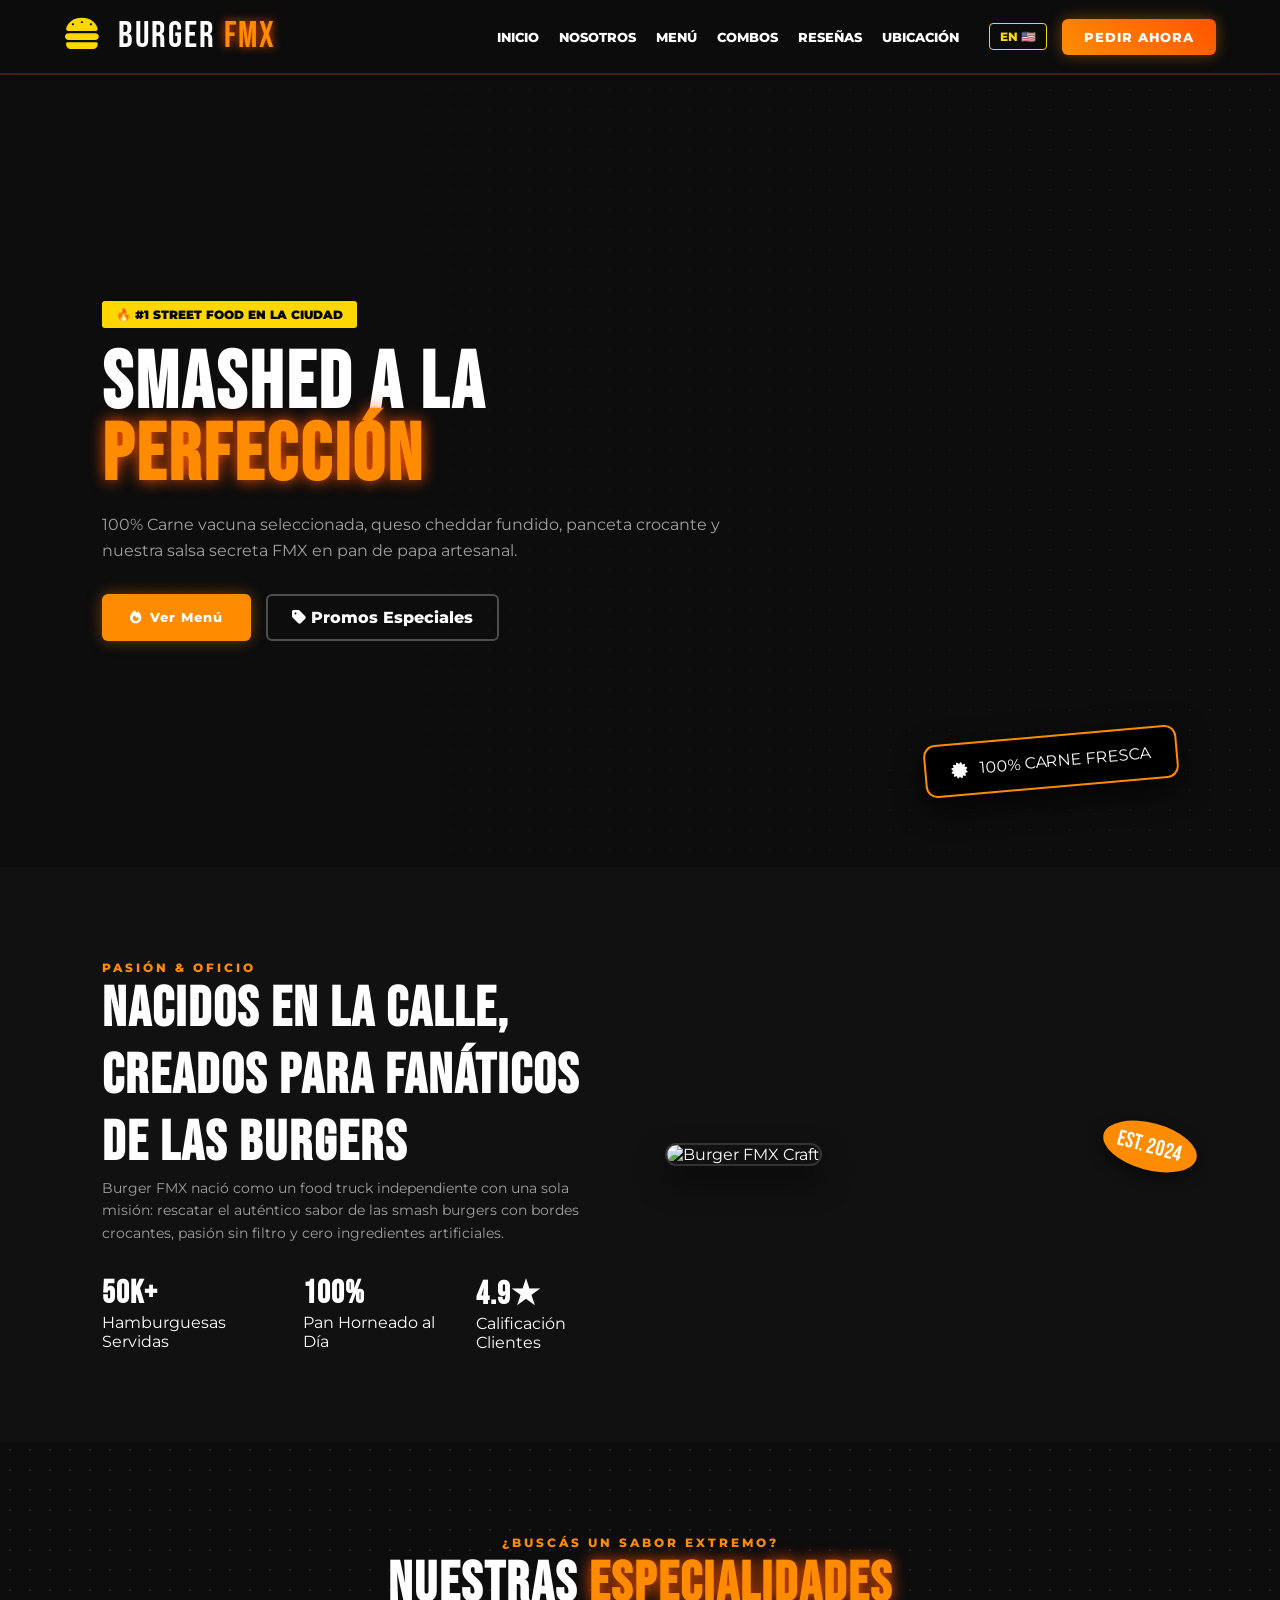
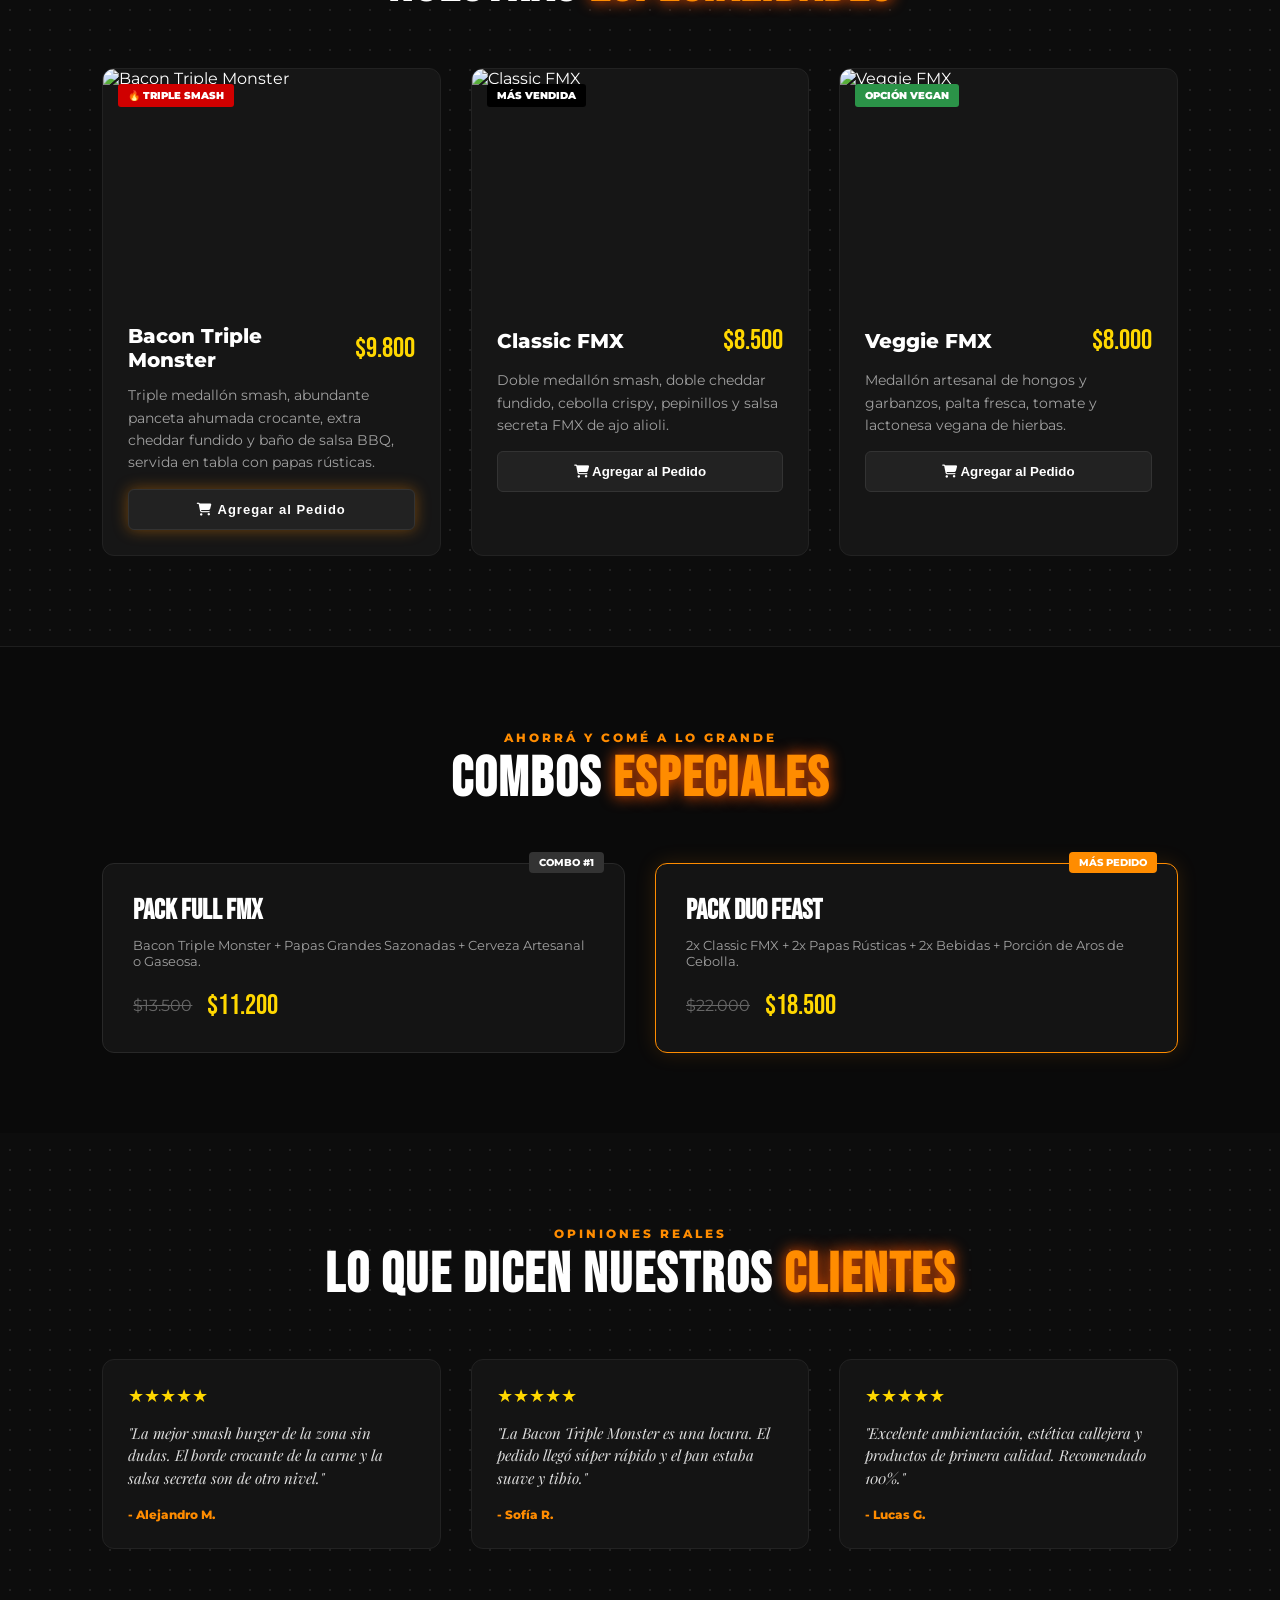
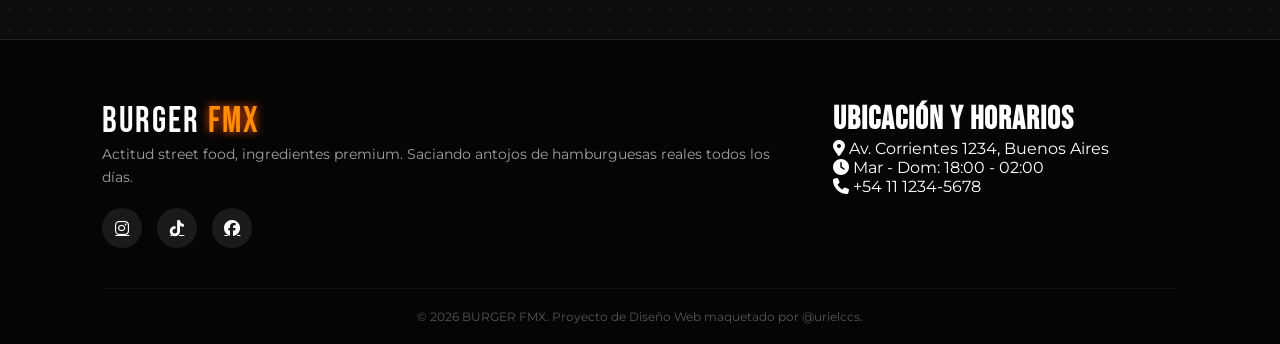
==== index-es.html @ bf256ded "Add files via upload" ====
<!DOCTYPE html>
<html lang="es">
<head>
    <meta charset="UTF-8">
    <meta name="viewport" content="width=device-width, initial-scale=1.0">
    <title>BURGER FMX | Hamburguesas Artesanales & Street Food</title>
    <!-- Iconos de FontAwesome -->
    <link rel="stylesheet" href="https://cdnjs.cloudflare.com/ajax/libs/font-awesome/6.4.0/css/all.min.css">
    <link rel="stylesheet" href="css/style.css">
</head>
<body>

    <!-- NAVBAR Y MENÚ RESPONSIVE -->
    <header class="navbar">
        <a href="#" class="logo">
            <i class="fa-solid fa-burger logo-icon"></i>
            BURGER <span class="highlight">FMX</span>
        </a>

        <input type="checkbox" id="menu-toggle" class="menu-toggle">
        <label for="menu-toggle" class="hamburger">
            <span></span>
            <span></span>
            <span></span>
        </label>

        <nav class="nav-container">
            <ul class="nav-links">
                <li><a href="#home">Inicio</a></li>
                <li><a href="#story">Nosotros</a></li>
                <li><a href="#menu">Menú</a></li>
                <li><a href="#combos">Combos</a></li>
                <li><a href="#reviews">Reseñas</a></li>
                <li><a href="#contact">Ubicación</a></li>
            </ul>
            <div class="header-actions">
                <a href="index.html" class="lang-switch">EN 🇺🇸</a>
                <a href="#menu" class="btn-order glow-btn">PEDIR AHORA</a>
            </div>
        </nav>
    </header>

    <!-- HERO SECTION CON FOTO LOCAL DE FONDO -->
    <section id="home" class="hero" style="background-image: linear-gradient(to right, rgba(13,13,13,0.92), rgba(13,13,13,0.6)), url('images/Hamburguesa\ con\ pan\ de\ papa.png');">
        <div class="hero-content">
            <span class="badge-sticker pulse">🔥 #1 STREET FOOD EN LA CIUDAD</span>
            <h1 class="title-gigante">SMASHED A LA <span class="text-neon">PERFECCIÓN</span></h1>
            <p class="hero-subtitle">100% Carne vacuna seleccionada, queso cheddar fundido, panceta crocante y nuestra salsa secreta FMX en pan de papa artesanal.</p>
            <div class="hero-buttons">
                <a href="#menu" class="btn-primary glow-btn"><i class="fa-solid fa-fire"></i> Ver Menú</a>
                <a href="#combos" class="btn-secondary"><i class="fa-solid fa-tag"></i> Promos Especiales</a>
            </div>
        </div>

        <div class="hero-poster">
            <div class="poster-badge rotate-left">
                <i class="fa-solid fa-certificate"></i>
                <span>100% CARNE FRESCA</span>
            </div>
        </div>
    </section>

    <!-- SECCIÓN DE HISTORIA Y VALORES -->
    <section id="story" class="story-section">
        <div class="story-container">
            <div class="story-text">
                <span class="sub-heading">PASIÓN & OFICIO</span>
                <h2 class="title-seccion">NACIDOS EN LA CALLE, CREADOS PARA FANÁTICOS DE LAS BURGERS</h2>
                <p class="texto-cuerpo">Burger FMX nació como un food truck independiente con una sola misión: rescatar el auténtico sabor de las smash burgers con bordes crocantes, pasión sin filtro y cero ingredientes artificiales.</p>
                
                <div class="stats-grid">
                    <div class="stat-card">
                        <h3 class="title-mediano">50K+</h3>
                        <p>Hamburguesas Servidas</p>
                    </div>
                    <div class="stat-card">
                        <h3 class="title-mediano">100%</h3>
                        <p>Pan Horneado al Día</p>
                    </div>
                    <div class="stat-card">
                        <h3 class="title-mediano">4.9★</h3>
                        <p>Calificación Clientes</p>
                    </div>
                </div>
            </div>
            <div class="story-image-box">
                <div class="stamp-badge">EST. 2024</div>
                <img src="images/2 de libra.png" alt="Burger FMX Craft" class="story-img">
            </div>
        </div>
    </section>

    <!-- MENÚ PRINCIPAL CON TU FOTO -->
    <section id="menu" class="menu-section">
        <div class="section-header">
            <span class="sub-heading">¿BUSCÁS UN SABOR EXTREMO?</span>
            <h2 class="title-seccion">NUESTRAS <span class="text-neon">ESPECIALIDADES</span></h2>
        </div>

        <div class="cards-container">
            
            <!-- TARJETA 1 (TU FOTO TRIPLE SMASH) -->
            <div class="card highlight-card">
                <div class="card-img-wrapper">
                    <span class="card-tag tag-hot">🔥 TRIPLE SMASH</span>
                    <img src="images/2 de libra.png" alt="Bacon Triple Monster">
                </div>
                <div class="card-info">
                    <div class="card-header">
                        <h3 class="title-tarjeta">Bacon Triple Monster</h3>
                        <span class="price">$9.800</span>
                    </div>
                    <p class="texto-cuerpo">Triple medallón smash, abundante panceta ahumada crocante, extra cheddar fundido y baño de salsa BBQ, servida en tabla con papas rústicas.</p>
                    <button class="btn-card glow-btn"><i class="fa-solid fa-cart-shopping"></i> Agregar al Pedido</button>
                </div>
            </div>

            <!-- TARJETA 2 -->
            <div class="card">
                <div class="card-img-wrapper">
                    <span class="card-tag">MÁS VENDIDA</span>
                    <img src="images/comun.png" alt="Classic FMX">
                </div>
                <div class="card-info">
                    <div class="card-header">
                        <h3 class="title-tarjeta">Classic FMX</h3>
                        <span class="price">$8.500</span>
                    </div>
                    <p class="texto-cuerpo">Doble medallón smash, doble cheddar fundido, cebolla crispy, pepinillos y salsa secreta FMX de ajo alioli.</p>
                    <button class="btn-card"><i class="fa-solid fa-cart-shopping"></i> Agregar al Pedido</button>
                </div>
            </div>

            <!-- TARJETA 3 -->
            <div class="card">
                <div class="card-img-wrapper">
                    <span class="card-tag tag-veggie">OPCIÓN VEGAN</span>
                    <img src="https://images.unsplash.com/photo-1520072959219-c595dc870360?w=500" alt="Veggie FMX">
                </div>
                <div class="card-info">
                    <div class="card-header">
                        <h3 class="title-tarjeta">Veggie FMX</h3>
                        <span class="price">$8.000</span>
                    </div>
                    <p class="texto-cuerpo">Medallón artesanal de hongos y garbanzos, palta fresca, tomate y lactonesa vegana de hierbas.</p>
                    <button class="btn-card"><i class="fa-solid fa-cart-shopping"></i> Agregar al Pedido</button>
                </div>
            </div>

        </div>
    </section>

    <!-- COMBOS Y PROMOS -->
    <section id="combos" class="combos-section">
        <div class="section-header">
            <span class="sub-heading">AHORRÁ Y COMÉ A LO GRANDE</span>
            <h2 class="title-seccion">COMBOS <span class="text-neon">ESPECIALES</span></h2>
        </div>
        <div class="combos-grid">
            <div class="combo-box">
                <span class="combo-badge">COMBO #1</span>
                <h3>PACK FULL FMX</h3>
                <p>Bacon Triple Monster + Papas Grandes Sazonadas + Cerveza Artesanal o Gaseosa.</p>
                <div class="combo-price-box">
                    <span class="old-price">$13.500</span>
                    <span class="price">$11.200</span>
                </div>
            </div>
            <div class="combo-box combo-featured">
                <span class="combo-badge badge-accent">MÁS PEDIDO</span>
                <h3>PACK DUO FEAST</h3>
                <p>2x Classic FMX + 2x Papas Rústicas + 2x Bebidas + Porción de Aros de Cebolla.</p>
                <div class="combo-price-box">
                    <span class="old-price">$22.000</span>
                    <span class="price">$18.500</span>
                </div>
            </div>
        </div>
    </section>

    <!-- RESEÑAS Y TESTIMONIOS -->
    <section id="reviews" class="reviews-section">
        <div class="section-header">
            <span class="sub-heading">OPINIONES REALES</span>
            <h2 class="title-seccion">LO QUE DICEN NUESTROS <span class="text-neon">CLIENTES</span></h2>
        </div>
        <div class="reviews-grid">
            <div class="review-card">
                <div class="stars">★★★★★</div>
                <p class="review-text">"La mejor smash burger de la zona sin dudas. El borde crocante de la carne y la salsa secreta son de otro nivel."</p>
                <span class="review-author">- Alejandro M.</span>
            </div>
            <div class="review-card">
                <div class="stars">★★★★★</div>
                <p class="review-text">"La Bacon Triple Monster es una locura. El pedido llegó súper rápido y el pan estaba suave y tibio."</p>
                <span class="review-author">- Sofía R.</span>
            </div>
            <div class="review-card">
                <div class="stars">★★★★★</div>
                <p class="review-text">"Excelente ambientación, estética callejera y productos de primera calidad. Recomendado 100%."</p>
                <span class="review-author">- Lucas G.</span>
            </div>
        </div>
    </section>

    <!-- UBICACIÓN Y CONTACTO -->
    <footer id="contact" class="footer">
        <div class="footer-container">
            <div class="footer-col">
                <a href="#" class="logo">BURGER <span class="highlight">FMX</span></a>
                <p class="texto-cuerpo">Actitud street food, ingredientes premium. Saciando antojos de hamburguesas reales todos los días.</p>
                <div class="social-links">
                    <a href="#"><i class="fa-brands fa-instagram"></i></a>
                    <a href="#"><i class="fa-brands fa-tiktok"></i></a>
                    <a href="#"><i class="fa-brands fa-facebook"></i></a>
                </div>
            </div>
            <div class="footer-col">
                <h4 class="title-mediano">UBICACIÓN Y HORARIOS</h4>
                <p><i class="fa-solid fa-location-dot"></i> Av. Corrientes 1234, Buenos Aires</p>
                <p><i class="fa-solid fa-clock"></i> Mar - Dom: 18:00 - 02:00</p>
                <p><i class="fa-solid fa-phone"></i> +54 11 1234-5678</p>
            </div>
        </div>
        <div class="footer-bottom">
            <p>&copy; 2026 BURGER FMX. Proyecto de Diseño Web maquetado por @urielccs.</p>
        </div>
    </footer>
<script src="js/script.js"></script>

</body>
</html>
---- css/style.css ----
@import url('https://fonts.googleapis.com/css2?family=Bebas+Neue&family=Montserrat:wght@400;600;800&family=Playfair+Display:ital,wght@1,700&display=swap');

:root {
    --primary: #ff8c00;       /* Naranja Neón */
    --primary-glow: #ff5500;  /* Rojo/Naranja Fuego */
    --accent: #ffd700;        /* Amarillo Dorado */
    --bg-dark: #0d0d0d;       /* Negro Pizarra */
    --bg-card: #161616;       /* Gris Oscuro Tarjetas */
    --text-main: #ffffff;
    --text-muted: #a0a0a0;

    /* Fuentes asignadas a variables */
    --font-heading: 'Bebas Neue', sans-serif;
    --font-body: 'Montserrat', sans-serif;
    --font-fancy: 'Playfair Display', serif;
}

/* --- RESET BÁSICO --- */
* {
    margin: 0;
    padding: 0;
    box-sizing: border-box;
    scroll-behavior: smooth;
}

body {
    background-color: var(--bg-dark);
    color: var(--text-main);
    font-family: var(--font-body);
    background-image: radial-gradient(#222 1px, transparent 1px);
    background-size: 20px 20px;
    overflow-x: hidden;
}

/* --- CLASES DE TIPOGRAFÍA Y JERARQUÍA (PARA MODIFICAR DESDE HTML) --- */
.title-gigante {
    font-family: var(--font-heading);
    font-size: 80px;
    line-height: 0.9;
    letter-spacing: 3px;
}

.title-seccion {
    font-family: var(--font-heading);
    font-size: 56px;
    letter-spacing: 2px;
}

.title-mediano {
    font-family: var(--font-heading);
    font-size: 32px;
    letter-spacing: 1px;
}

.title-tarjeta {
    font-family: var(--font-body);
    font-weight: 800;
    font-size: 20px;
}

.texto-cuerpo {
    font-family: var(--font-body);
    font-size: 14px;
    color: var(--text-muted);
    line-height: 1.6;
}

.sub-heading {
    color: var(--primary);
    font-weight: 800;
    font-size: 12px;
    letter-spacing: 3px;
}

.text-neon {
    color: var(--primary);
    text-shadow: 0 0 15px var(--primary-glow);
}

/* --- NAVBAR CON BLUR Y NEÓN --- */
.navbar {
    display: flex;
    justify-content: space-between;
    align-items: center;
    padding: 15px 5%;
    background: rgba(13, 13, 13, 0.9);
    backdrop-filter: blur(10px);
    position: sticky;
    top: 0;
    z-index: 1000;
    border-bottom: 2px solid rgba(255, 140, 0, 0.2);
}

.logo {
    font-family: var(--font-heading);
    font-size: 36px;
    color: #fff;
    text-decoration: none;
    letter-spacing: 2px;
}

.logo .highlight {
    color: var(--primary);
    text-shadow: 0 0 10px var(--primary-glow);
}

.logo-icon {
    color: var(--accent);
    margin-right: 8px;
}

.nav-container {
    display: flex;
    align-items: center;
    gap: 30px;
}

.nav-links {
    display: flex;
    list-style: none;
    gap: 20px;
}

.nav-links a {
    color: var(--text-main);
    text-decoration: none;
    font-size: 13px;
    font-weight: 800;
    text-transform: uppercase;
    transition: color 0.3s ease;
}

.nav-links a:hover {
    color: var(--primary);
}

.header-actions {
    display: flex;
    align-items: center;
    gap: 15px;
}

.lang-switch {
    color: var(--accent);
    text-decoration: none;
    font-weight: 800;
    font-size: 12px;
    border: 1px solid var(--accent);
    padding: 5px 10px;
    border-radius: 4px;
    transition: 0.3s;
}

.lang-switch:hover {
    background: var(--accent);
    color: #000;
}

.glow-btn {
    background: linear-gradient(45deg, var(--primary), var(--primary-glow));
    color: #fff;
    padding: 10px 22px;
    border-radius: 6px;
    text-decoration: none;
    font-weight: 800;
    font-size: 13px;
    letter-spacing: 1px;
    box-shadow: 0 0 15px rgba(255, 140, 0, 0.4);
    transition: all 0.3s ease;
    border: none;
    cursor: pointer;
}

.glow-btn:hover {
    transform: translateY(-3px);
    box-shadow: 0 0 25px rgba(255, 140, 0, 0.8);
}

.menu-toggle {
    display: none;
}

.hamburger {
    display: none;
    flex-direction: column;
    gap: 5px;
    cursor: pointer;
}

.hamburger span {
    width: 28px;
    height: 3px;
    background-color: var(--text-main);
    border-radius: 2px;
}

/* --- HERO SECTION --- */
.hero {
    position: relative;
    min-height: 88vh;
    display: flex;
    align-items: center;
    padding: 0 8%;
    background-position: center;
    background-size: cover;
    background-repeat: no-repeat;
}

.hero-content {
    max-width: 650px;
    z-index: 2;
}

.badge-sticker {
    background: var(--accent);
    color: #000;
    padding: 6px 14px;
    font-weight: 900;
    font-size: 12px;
    border-radius: 3px;
    display: inline-block;
    margin-bottom: 20px;
}

.pulse {
    animation: pulse-animation 2s infinite;
}

@keyframes pulse-animation {
    0%, 100% {
        transform: scale(1);
    }

    50% {
        transform: scale(1.05);
    }
}

.hero-subtitle {
    font-size: 16px;
    color: var(--text-muted);
    line-height: 1.6;
    margin: 20px 0 30px 0;
}

.hero-buttons {
    display: flex;
    gap: 15px;
}

.btn-primary {
    background: var(--primary);
    color: #fff;
    padding: 12px 28px;
    border-radius: 6px;
    text-decoration: none;
    font-weight: 800;
    display: inline-flex;
    align-items: center;
    gap: 8px;
}

.btn-secondary {
    border: 2px solid #ffffff44;
    color: #fff;
    padding: 12px 24px;
    border-radius: 6px;
    text-decoration: none;
    font-weight: 800;
    transition: 0.3s;
}

.btn-secondary:hover {
    border-color: var(--primary);
    color: var(--primary);
}

.hero-poster {
    position: absolute;
    right: 8%;
    bottom: 10%;
    z-index: 2;
}

.poster-badge {
    background: #000;
    border: 2px solid var(--primary);
    padding: 15px 25px;
    border-radius: 12px;
    display: flex;
    align-items: center;
    gap: 12px;
    box-shadow: 0 10px 30px rgba(0,0,0,0.8);
    transform: rotate(-5deg);
    animation: float 4s ease-in-out infinite;
}

@keyframes float {
    0%, 100% {
        transform: rotate(-5deg) translateY(0);
    }

    50% {
        transform: rotate(-5deg) translateY(-12px);
    }
}

/* --- STORY SECTION --- */
.story-section {
    padding: 90px 8%;
    background: #111;
}

.story-container {
    display: grid;
    grid-template-columns: 1fr 1fr;
    gap: 50px;
    align-items: center;
}

.stats-grid {
    display: flex;
    gap: 30px;
    margin-top: 30px;
}

.story-image-box {
    position: relative;
}

.story-img {
    width: 100%;
    border-radius: 12px;
    border: 2px solid #333;
    box-shadow: 0 15px 30px rgba(0,0,0,0.5);
}

.stamp-badge {
    position: absolute;
    top: -20px;
    right: -20px;
    background: var(--primary);
    color: #fff;
    font-family: var(--font-heading);
    font-size: 22px;
    padding: 10px 15px;
    border-radius: 50%;
    transform: rotate(15deg);
    box-shadow: 0 5px 15px rgba(0,0,0,0.5);
}

/* --- MENÚ SECTION --- */
.menu-section {
    padding: 90px 8%;
}

.section-header {
    text-align: center;
    margin-bottom: 50px;
}

.cards-container {
    display: grid;
    grid-template-columns: repeat(auto-fit, minmax(300px, 1fr));
    gap: 30px;
}

.card {
    background: var(--bg-card);
    border-radius: 12px;
    overflow: hidden;
    border: 1px solid #222;
    transition: transform 0.4s ease, border-color 0.4s ease, box-shadow 0.4s ease;
}

.card:hover {
    transform: translateY(-10px);
    border-color: var(--primary);
    box-shadow: 0 10px 30px rgba(255, 140, 0, 0.2);
}

.card-img-wrapper {
    position: relative;
    overflow: hidden;
    height: 230px;
}

.card-img-wrapper img {
    width: 100%;
    height: 100%;
    object-fit: cover;
    transition: transform 0.5s ease;
}

.card:hover .card-img-wrapper img {
    transform: scale(1.08);
}

.card-tag {
    position: absolute;
    top: 15px;
    left: 15px;
    background: #000;
    color: #fff;
    padding: 5px 10px;
    font-size: 10px;
    font-weight: 900;
    border-radius: 3px;
}

.tag-hot {
    background: #d00000;
}

.tag-veggie {
    background: #2b9348;
}

.card-info {
    padding: 25px;
}

.card-header {
    display: flex;
    justify-content: space-between;
    align-items: center;
    margin-bottom: 12px;
}

.price {
    font-family: var(--font-heading);
    font-size: 28px;
    color: var(--accent);
}

.btn-card {
    width: 100%;
    background: #222;
    color: #fff;
    border: 1px solid #333;
    padding: 12px;
    border-radius: 6px;
    font-weight: 800;
    cursor: pointer;
    transition: 0.3s;
    margin-top: 15px;
}

.btn-card:hover {
    background: var(--primary);
    border-color: var(--primary);
}

/* --- COMBOS & PROMOS --- */
.combos-section {
    padding: 80px 8%;
    background: #0a0a0a;
    border-top: 1px solid #1e1e1e;
}

.combos-grid {
    display: grid;
    grid-template-columns: repeat(auto-fit, minmax(280px, 1fr));
    gap: 30px;
}

.combo-box {
    background: #141414;
    border: 1px solid #282828;
    border-radius: 12px;
    padding: 30px;
    position: relative;
    transition: 0.3s;
}

.combo-box:hover {
    border-color: var(--primary);
}

.combo-featured {
    border-color: var(--primary);
    box-shadow: 0 0 20px rgba(255, 140, 0, 0.15);
}

.combo-badge {
    position: absolute;
    top: -12px;
    right: 20px;
    background: #333;
    color: #fff;
    font-size: 10px;
    font-weight: 800;
    padding: 4px 10px;
    border-radius: 4px;
}

.badge-accent {
    background: var(--primary);
}

.combo-box h3 {
    font-family: var(--font-heading);
    font-size: 28px;
    margin-bottom: 10px;
}

.combo-box p {
    font-size: 13px;
    color: var(--text-muted);
    margin-bottom: 20px;
}

.combo-price-box {
    display: flex;
    align-items: center;
    gap: 15px;
}

.old-price {
    text-decoration: line-through;
    color: #666;
    font-size: 16px;
}

/* --- RESEÑAS / REVIEWS --- */
.reviews-section {
    padding: 90px 8%;
}

.reviews-grid {
    display: grid;
    grid-template-columns: repeat(auto-fit, minmax(280px, 1fr));
    gap: 30px;
}

.review-card {
    background: #141414;
    border: 1px solid #222;
    border-radius: 12px;
    padding: 25px;
}

.stars {
    color: var(--accent);
    margin-bottom: 15px;
    font-size: 18px;
}

.review-text {
    font-family: var(--font-fancy);
    font-style: italic;
    font-size: 15px;
    color: #ddd;
    margin-bottom: 15px;
    line-height: 1.5;
}

.review-author {
    font-weight: 800;
    font-size: 12px;
    color: var(--primary);
}

/* --- FOOTER --- */
.footer {
    background: #050505;
    border-top: 1px solid #222;
    padding: 60px 8% 20px 8%;
}

.footer-container {
    display: grid;
    grid-template-columns: 2fr 1fr;
    gap: 40px;
    margin-bottom: 40px;
}

.social-links {
    display: flex;
    gap: 15px;
    margin-top: 20px;
}

.social-links a {
    color: #fff;
    background: #1a1a1a;
    width: 40px;
    height: 40px;
    border-radius: 50%;
    display: flex;
    align-items: center;
    justify-content: center;
    transition: 0.3s;
}

.social-links a:hover {
    background: var(--primary);
    transform: translateY(-3px);
}

.footer-bottom {
    text-align: center;
    border-top: 1px solid #111;
    padding-top: 20px;
    color: #555;
    font-size: 12px;
}

/* --- RESPONSIVE MOBILE --- */
@media (max-width: 900px) {
    .title-gigante {
        font-size: 52px;
    }

    .title-seccion {
        font-size: 40px;
    }

    .story-container,
    .footer-container {
        grid-template-columns: 1fr;
    }

    .hero-poster {
        display: none;
    }

    .hamburger {
        display: flex;
    }

    .nav-container {
        position: absolute;
        top: 100%;
        left: 0;
        width: 100%;
        background: rgba(13, 13, 13, 0.98);
        flex-direction: column;
        padding: 30px;
        clip-path: circle(0% at 100% 0);
        transition: clip-path 0.5s ease-in-out;
    }

    .menu-toggle:checked ~ .nav-container {
        clip-path: circle(150% at 100% 0);
    }

    .menu-toggle:checked ~ .hamburger span:nth-child(1) {
        transform: rotate(45deg) translate(5px, 6px);
    }

    .menu-toggle:checked ~ .hamburger span:nth-child(2) {
        opacity: 0;
    }

    .menu-toggle:checked ~ .hamburger span:nth-child(3) {
        transform: rotate(-45deg) translate(6px, -6px);
    }

    .nav-links {
        flex-direction: column;
        align-items: center;
    }
}

/* ==========================================
   CARRITO BURGER FMX
   ========================================== */

.cart-panel {
    position: fixed;
    inset: 0;
    background: rgba(0, 0, 0, 0.75);
    backdrop-filter: blur(8px);
    z-index: 2000;

    opacity: 0;
    visibility: hidden;

    transition: 0.3s ease;
}

.cart-panel.active {
    opacity: 1;
    visibility: visible;
}

.cart-content {
    position: absolute;
    right: 0;
    top: 0;

    width: 430px;
    max-width: 100%;
    height: 100%;

    background: #0d0d0d;
    border-left: 2px solid var(--primary);

    padding: 40px 30px;

    overflow-y: auto;

    transform: translateX(100%);
    transition: transform 0.4s ease;
}

.cart-panel.active .cart-content {
    transform: translateX(0);
}

.cart-close {
    position: absolute;
    right: 25px;
    top: 25px;

    width: 40px;
    height: 40px;

    border: 1px solid #333;
    border-radius: 50%;

    background: #181818;
    color: white;

    font-size: 18px;
    cursor: pointer;

    transition: 0.3s;
}

.cart-close:hover {
    background: var(--primary);
    transform: rotate(90deg);
}

.cart-content .title-seccion {
    margin-bottom: 35px;
}

.cart-item {
    background: #161616;

    border: 1px solid #282828;
    border-radius: 10px;

    padding: 18px;

    margin-bottom: 15px;

    display: flex;
    justify-content: space-between;
    align-items: center;

    gap: 15px;
}

.cart-item-info h3 {
    font-size: 15px;
    margin-bottom: 7px;
}

.cart-item-info span {
    color: var(--accent);
    font-family: var(--font-heading);
    font-size: 20px;
}

.cart-item-actions {
    display: flex;
    align-items: center;
    gap: 8px;
}

.quantity-btn,
.remove-btn {
    border: none;
    cursor: pointer;
}

.quantity-btn {
    width: 28px;
    height: 28px;

    background: #242424;
    color: white;

    border-radius: 4px;

    font-size: 18px;
}

.quantity-btn:hover {
    background: var(--primary);
}

.remove-btn {
    margin-left: 5px;

    background: transparent;
    color: #777;

    font-size: 14px;
}

.remove-btn:hover {
    color: #ff3333;
}

.cart-footer {
    border-top: 1px solid #292929;

    margin-top: 30px;
    padding-top: 25px;
}

.cart-total {
    display: flex;
    justify-content: space-between;
    align-items: center;

    margin-bottom: 20px;

    font-weight: 800;
}

.cart-total strong {
    color: var(--accent);

    font-family: var(--font-heading);
    font-size: 30px;
}

.checkout-btn {
    width: 100%;
}

.empty-cart {
    text-align: center;

    padding: 70px 20px;

    color: #777;
}

.empty-cart i {
    color: var(--primary);

    font-size: 50px;

    margin-bottom: 20px;
}

.empty-cart p {
    color: white;

    font-weight: 800;

    margin-bottom: 8px;
}

.empty-cart span {
    font-size: 13px;
}


/* ==========================================
   RESPONSIVE CARRITO
   ========================================== */

@media (max-width: 500px) {

    .cart-content {
        width: 100%;
        padding: 35px 20px;
    }

    .cart-item {
        align-items: flex-start;
        flex-direction: column;
    }

    .cart-item-actions {
        width: 100%;
        justify-content: flex-end;
    }

}

/* MODAL DEMO */

.demo-modal {
    position: fixed;
    inset: 0;
    z-index: 9999;
    display: flex;
    justify-content: center;
    align-items: center;
    padding: 20px;
    background: rgba(0,0,0,.85);
    backdrop-filter: blur(8px);
    animation: demoFade .25s ease;
}

.demo-modal-content {
    position: relative;
    width: 100%;
    max-width: 470px;
    padding: 45px 35px 35px;
    text-align: center;
    background: #111;
    border: 1px solid #333;
    border-top: 3px solid var(--primary);
    border-radius: 12px;
    box-shadow: 0 0 40px rgba(255,140,0,.15);
    animation: demoScale .3s ease;
}

.demo-icon {
    width: 70px;
    height: 70px;
    margin: 0 auto 20px;
    display: flex;
    justify-content: center;
    align-items: center;
    border-radius: 50%;
    background: rgba(255,140,0,.1);
    border: 1px solid var(--primary);
    color: var(--primary);
    font-size: 27px;
}

.demo-modal-content h2 {
    margin-bottom: 20px;
    color: white;
    font-family: var(--font-heading);
    font-size: 36px;
    letter-spacing: 1px;
}

.demo-modal-content p {
    margin-bottom: 15px;
    color: #ccc;
    font-family: var(--font-body);
    line-height: 1.7;
}

.demo-modal-content .demo-small {
    margin-bottom: 25px;
    color: #888;
    font-size: 13px;
}

.demo-understood {
    width: 100%;
    cursor: pointer;
}

.demo-close {
    position: absolute;
    top: 15px;
    right: 15px;
    width: 38px;
    height: 38px;
    border: 1px solid #333;
    border-radius: 50%;
    background: #181818;
    color: white;
    cursor: pointer;
    transition: .25s;
}

.demo-close:hover {
    background: var(--primary);
    border-color: var(--primary);
    transform: rotate(90deg);
}

@keyframes demoFade {
    from { opacity: 0; }
    to { opacity: 1; }
}

@keyframes demoScale {
    from {
        opacity: 0;
        transform: scale(.92);
    }
    to {
        opacity: 1;
        transform: scale(1);
    }
}

@media (max-width: 500px) {
    .demo-modal-content {
        padding: 45px 22px 30px;
    }

    .demo-modal-content h2 {
        font-size: 32px;
    }

    .demo-modal-content p {
        font-size: 14px;
    }
}
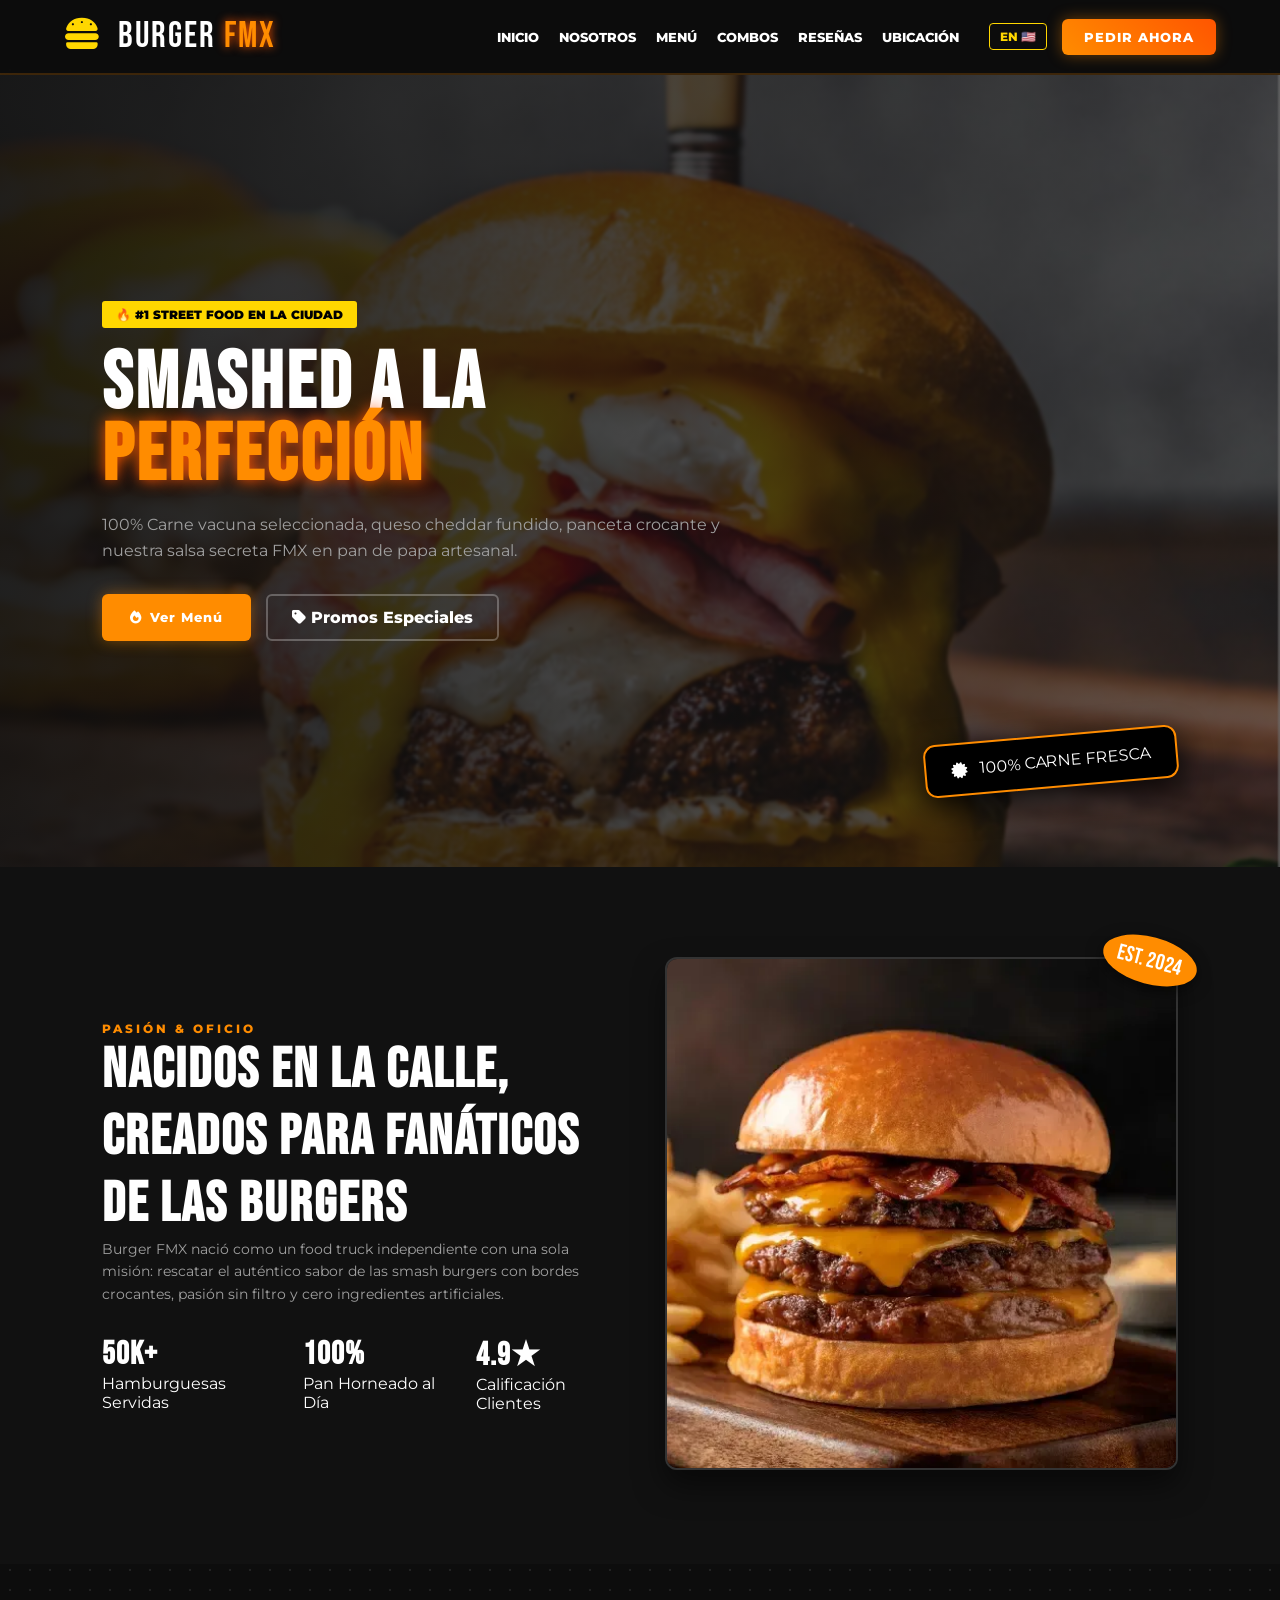
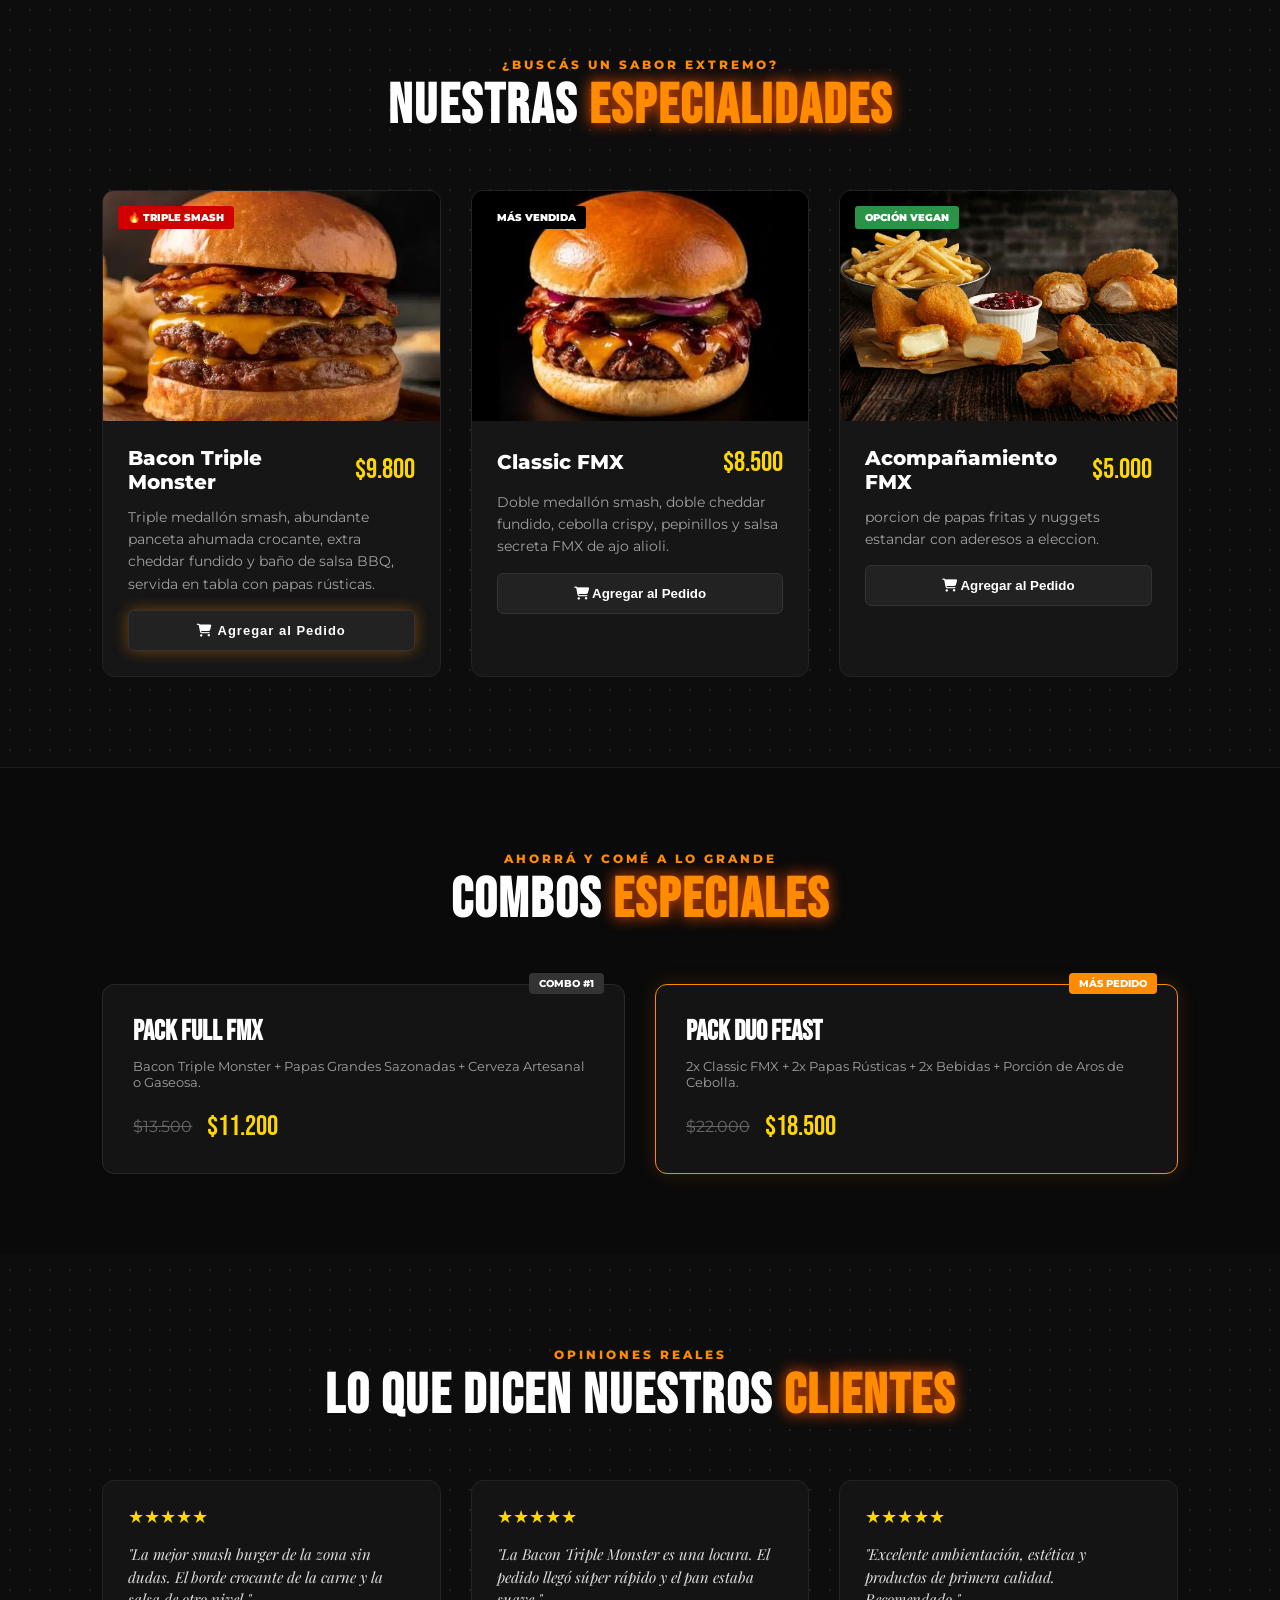
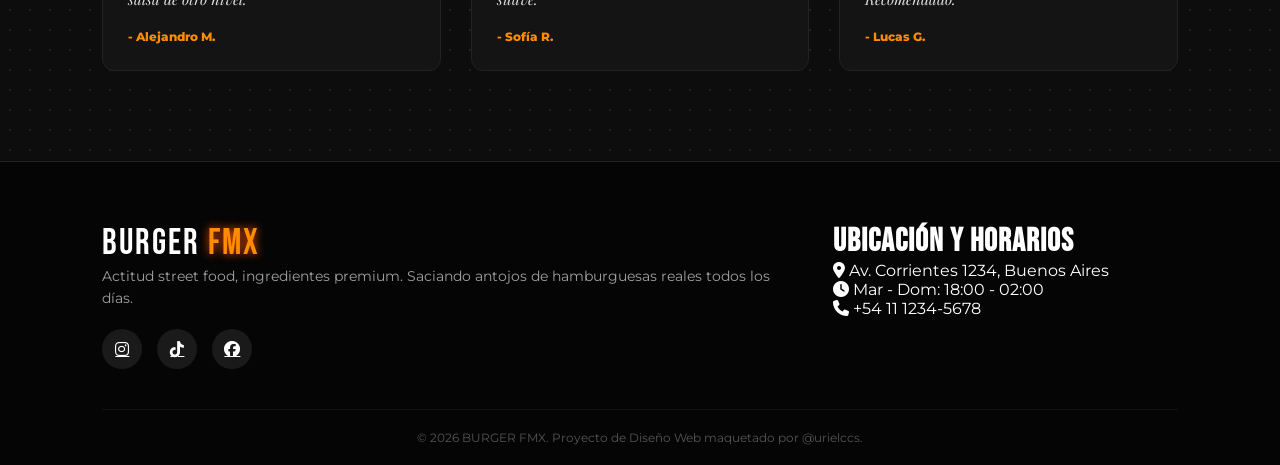
==== commit 7f354913: "Update index-es.html" ====
--- a/index-es.html
+++ b/index-es.html
@@ -40,8 +40,8 @@
         </nav>
     </header>
 
-    <!-- HERO SECTION CON FOTO LOCAL DE FONDO -->
-    <section id="home" class="hero" style="background-image: linear-gradient(to right, rgba(13,13,13,0.92), rgba(13,13,13,0.6)), url('images/Hamburguesa\ con\ pan\ de\ papa.png');">
+    <!-- HERO SECTION  -->
+    <section id="home" class="hero" style="background-image: linear-gradient(to right, rgba(13,13,13,0.92), rgba(13,13,13,0.6)), url('images/burger-specials.png');">
         <div class="hero-content">
             <span class="badge-sticker pulse">🔥 #1 STREET FOOD EN LA CIUDAD</span>
             <h1 class="title-gigante">SMASHED A LA <span class="text-neon">PERFECCIÓN</span></h1>
@@ -85,12 +85,12 @@
             </div>
             <div class="story-image-box">
                 <div class="stamp-badge">EST. 2024</div>
-                <img src="images/2 de libra.png" alt="Burger FMX Craft" class="story-img">
-            </div>
-        </div>
-    </section>
-
-    <!-- MENÚ PRINCIPAL CON TU FOTO -->
+                <img src="images/Three-meet.png" alt="Burger FMX Craft" class="story-img">
+            </div>
+        </div>
+    </section>
+
+    <!-- MENÚ PRINCIPAL -->
     <section id="menu" class="menu-section">
         <div class="section-header">
             <span class="sub-heading">¿BUSCÁS UN SABOR EXTREMO?</span>
@@ -103,7 +103,7 @@
             <div class="card highlight-card">
                 <div class="card-img-wrapper">
                     <span class="card-tag tag-hot">🔥 TRIPLE SMASH</span>
-                    <img src="images/2 de libra.png" alt="Bacon Triple Monster">
+                    <img src="images/Three-meet.png" alt="Bacon Triple Monster">
                 </div>
                 <div class="card-info">
                     <div class="card-header">
@@ -119,7 +119,7 @@
             <div class="card">
                 <div class="card-img-wrapper">
                     <span class="card-tag">MÁS VENDIDA</span>
-                    <img src="images/comun.png" alt="Classic FMX">
+                    <img src="images/simple.png" alt="Classic FMX">
                 </div>
                 <div class="card-info">
                     <div class="card-header">
@@ -135,14 +135,14 @@
             <div class="card">
                 <div class="card-img-wrapper">
                     <span class="card-tag tag-veggie">OPCIÓN VEGAN</span>
-                    <img src="https://images.unsplash.com/photo-1520072959219-c595dc870360?w=500" alt="Veggie FMX">
+                    <img src="images/nuggetsfries.png" alt="patatas y nuggets FMX">
                 </div>
                 <div class="card-info">
                     <div class="card-header">
-                        <h3 class="title-tarjeta">Veggie FMX</h3>
-                        <span class="price">$8.000</span>
-                    </div>
-                    <p class="texto-cuerpo">Medallón artesanal de hongos y garbanzos, palta fresca, tomate y lactonesa vegana de hierbas.</p>
+                        <h3 class="title-tarjeta">Acompañamiento FMX</h3>
+                        <span class="price">$5.000</span>
+                    </div>
+                    <p class="texto-cuerpo">porcion de papas fritas y nuggets estandar con aderesos a eleccion.</p>
                     <button class="btn-card"><i class="fa-solid fa-cart-shopping"></i> Agregar al Pedido</button>
                 </div>
             </div>
@@ -187,17 +187,17 @@
         <div class="reviews-grid">
             <div class="review-card">
                 <div class="stars">★★★★★</div>
-                <p class="review-text">"La mejor smash burger de la zona sin dudas. El borde crocante de la carne y la salsa secreta son de otro nivel."</p>
+                <p class="review-text">"La mejor smash burger de la zona sin dudas. El borde crocante de la carne y la salsa de otro nivel."</p>
                 <span class="review-author">- Alejandro M.</span>
             </div>
             <div class="review-card">
                 <div class="stars">★★★★★</div>
-                <p class="review-text">"La Bacon Triple Monster es una locura. El pedido llegó súper rápido y el pan estaba suave y tibio."</p>
+                <p class="review-text">"La Bacon Triple Monster es una locura. El pedido llegó súper rápido y el pan estaba suave."</p>
                 <span class="review-author">- Sofía R.</span>
             </div>
             <div class="review-card">
                 <div class="stars">★★★★★</div>
-                <p class="review-text">"Excelente ambientación, estética callejera y productos de primera calidad. Recomendado 100%."</p>
+                <p class="review-text">"Excelente ambientación, estética y productos de primera calidad. Recomendado."</p>
                 <span class="review-author">- Lucas G.</span>
             </div>
         </div>
@@ -229,4 +229,4 @@
 <script src="js/script.js"></script>
 
 </body>
-</html>+</html>
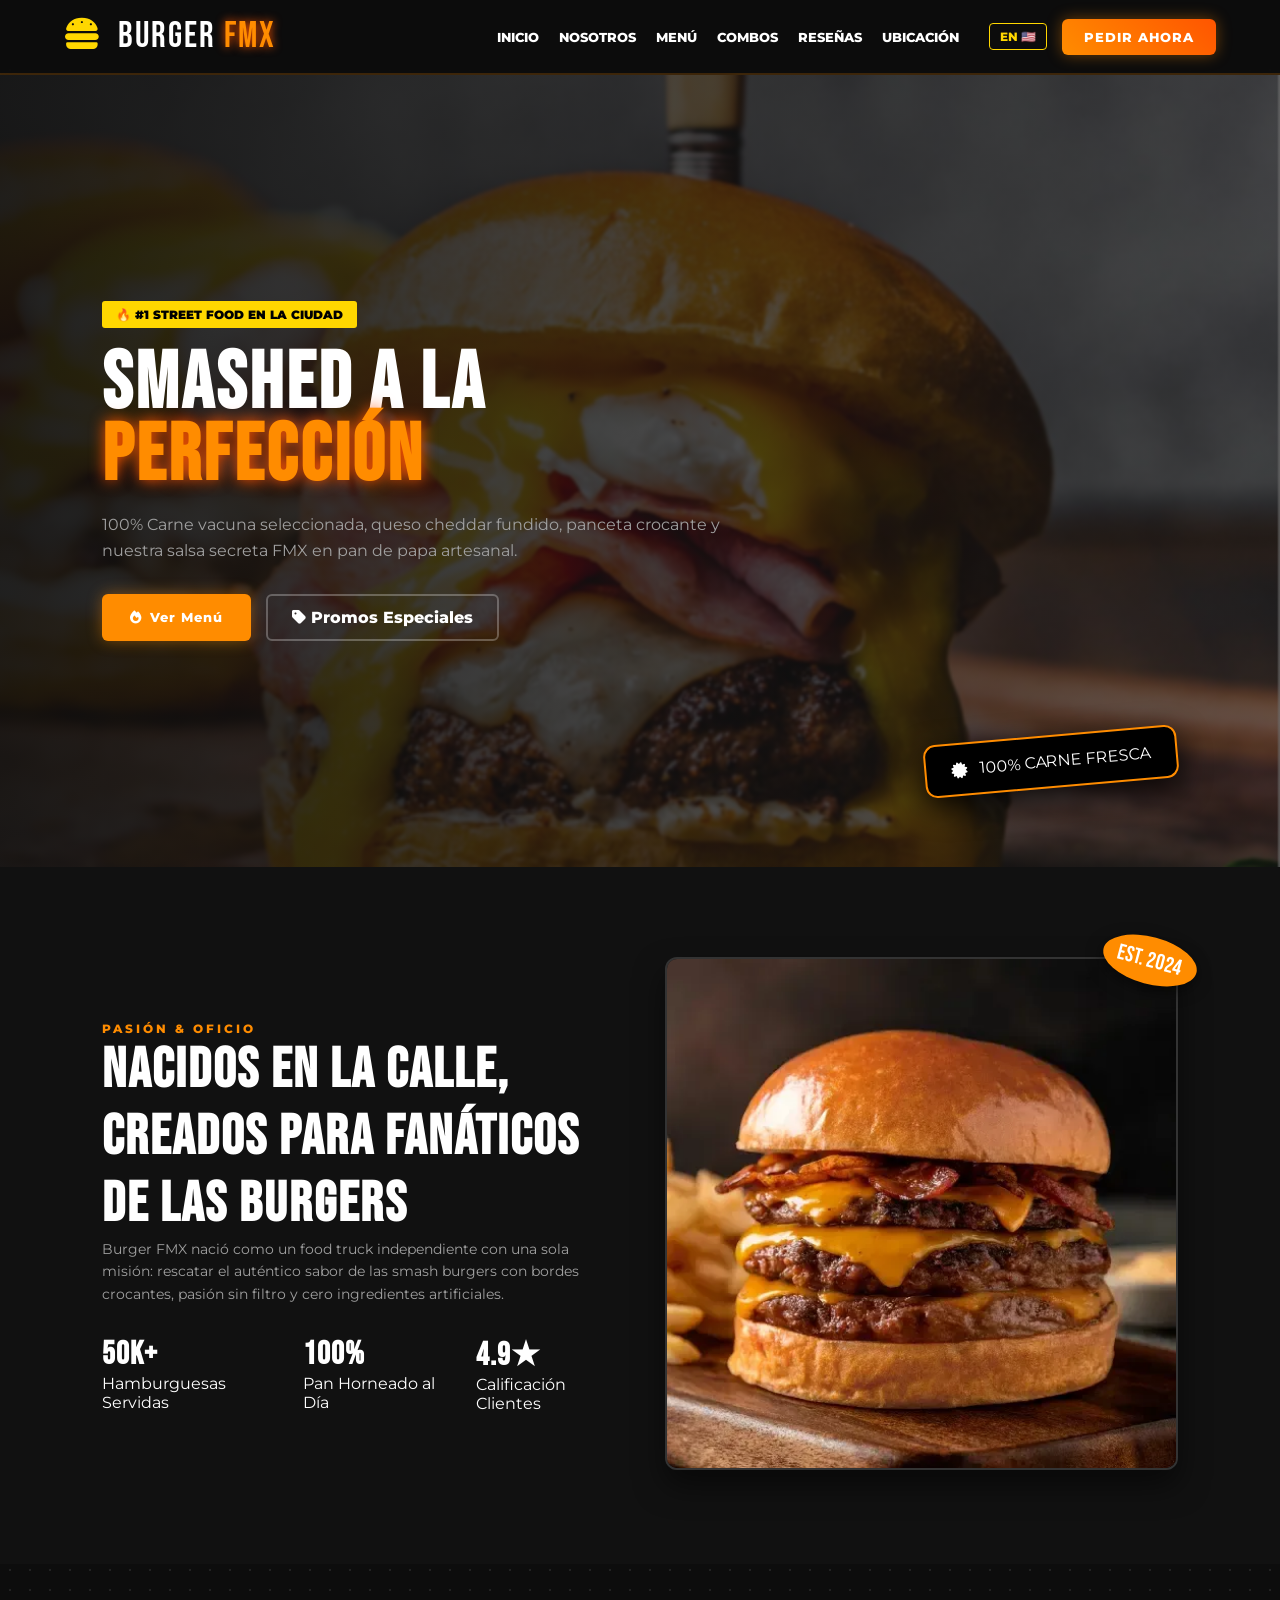
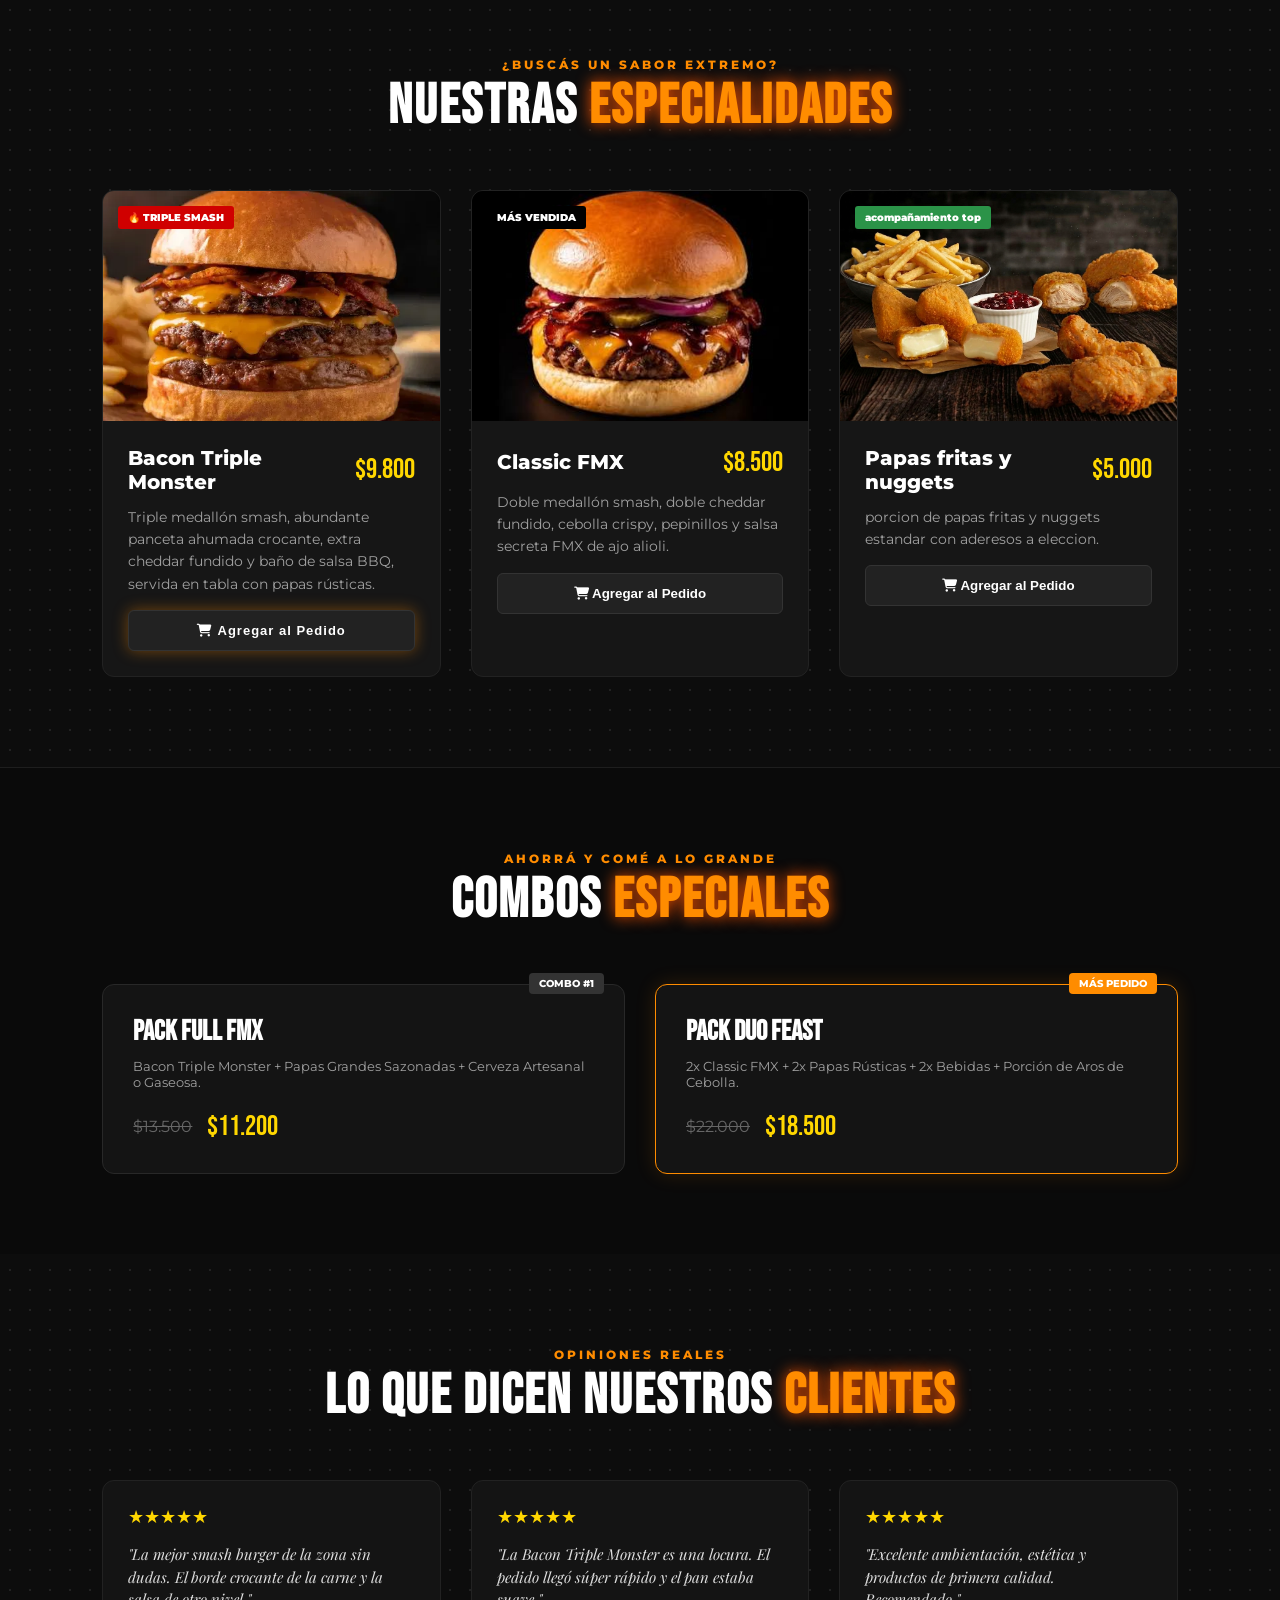
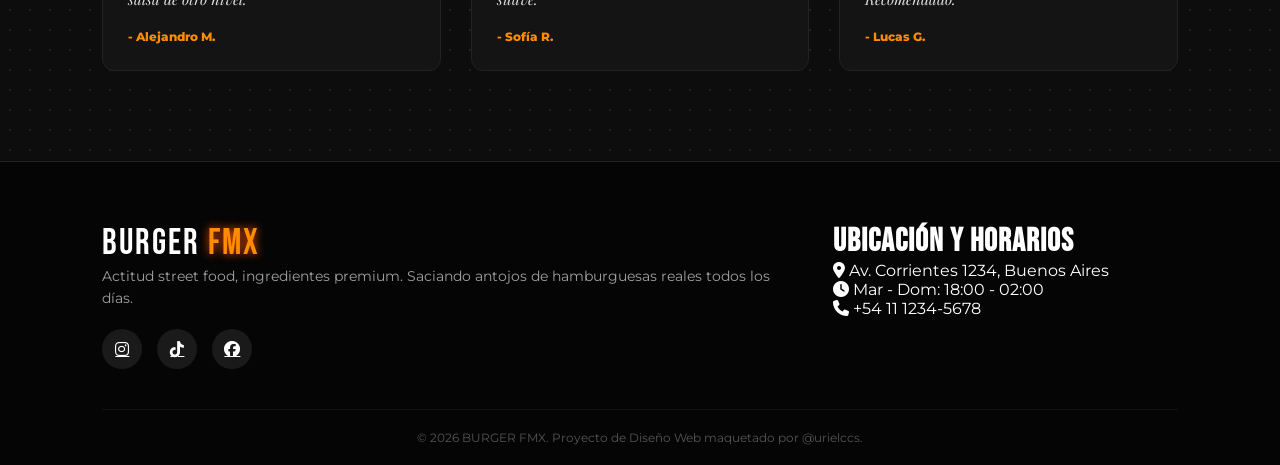
==== commit 1812a158: "Update index-es.html" ====
--- a/index-es.html
+++ b/index-es.html
@@ -134,12 +134,12 @@
             <!-- TARJETA 3 -->
             <div class="card">
                 <div class="card-img-wrapper">
-                    <span class="card-tag tag-veggie">OPCIÓN VEGAN</span>
+                    <span class="card-tag tag-veggie">acompañamiento top</span>
                     <img src="images/nuggetsfries.png" alt="patatas y nuggets FMX">
                 </div>
                 <div class="card-info">
                     <div class="card-header">
-                        <h3 class="title-tarjeta">Acompañamiento FMX</h3>
+                        <h3 class="title-tarjeta"> Papas fritas y nuggets</h3>
                         <span class="price">$5.000</span>
                     </div>
                     <p class="texto-cuerpo">porcion de papas fritas y nuggets estandar con aderesos a eleccion.</p>
